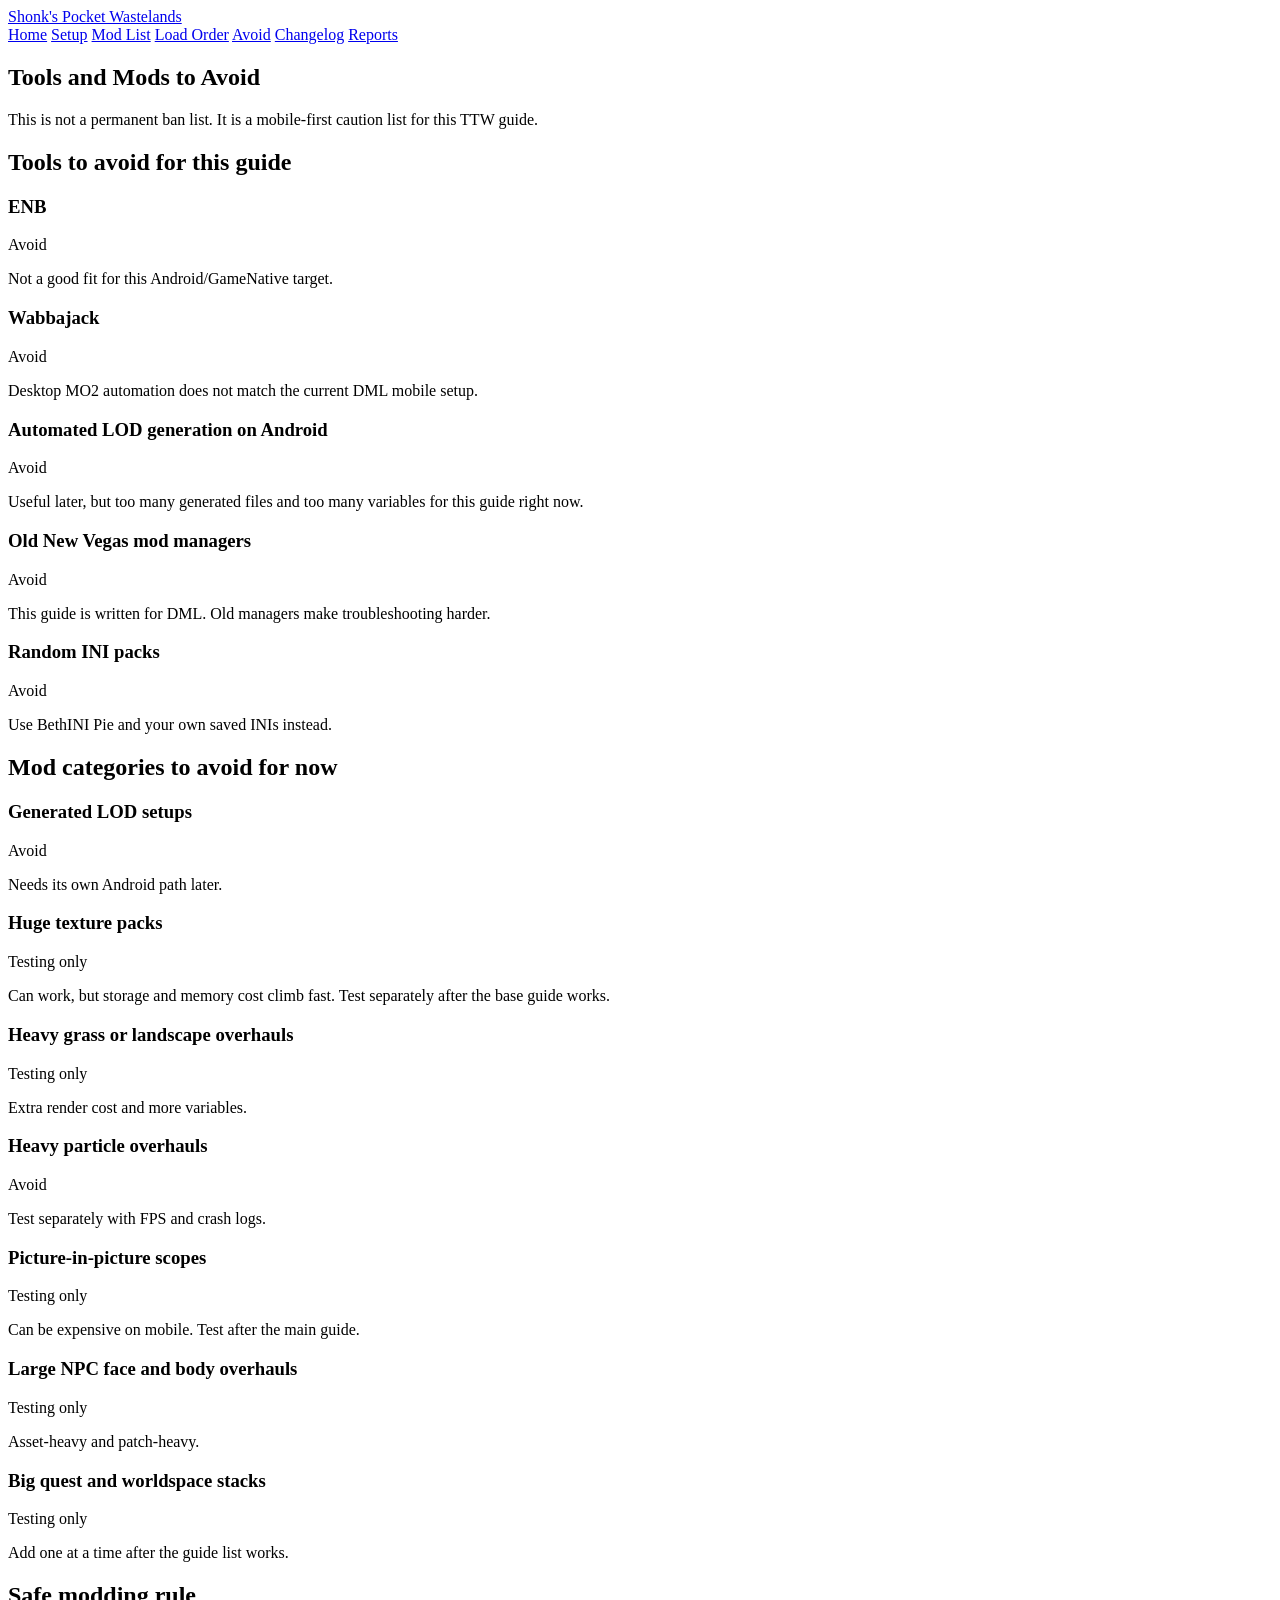
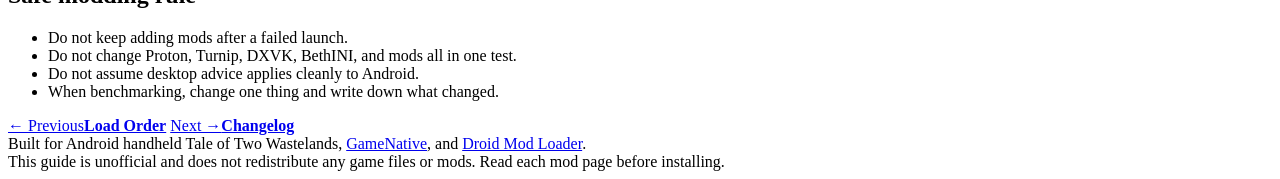
==== avoid.html @ 7e33045f "Initial commit" ====
<!doctype html>
<html lang="en">
<head>
  <meta charset="utf-8">
  <meta name="viewport" content="width=device-width, initial-scale=1">
  <title>Tools and Mods to Avoid | Shonk's Pocket Wastelands</title>
  <meta name="description" content="Tale of Two Wastelands on Android with GameNative and Droid Mod Loader.">
  <link rel="stylesheet" href="assets/site.css">
</head>
<body>
  <header class="site-header">
    <div class="container header-inner">
      <a class="logo" href="index.html">Shonk's Pocket Wastelands</a>
      <nav class="nav" aria-label="Main navigation">
        <a href="index.html" class="">Home</a>
<a href="setup.html" class="">Setup</a>
<a href="mods.html" class="">Mod List</a>
<a href="load-order.html" class="">Load Order</a>
<a href="avoid.html" class="active">Avoid</a>
<a href="changelog.html" class="">Changelog</a>
<a href="report.html" class="">Reports</a>
      </nav>
    </div>
  </header>
  <main class="container">

<section class="hero">
  <h1>Tools and Mods to Avoid</h1>
  <p class="lead">This is not a permanent ban list. It is a mobile-first caution list for this TTW guide.</p>
</section>

<h2>Tools to avoid for this guide</h2>
<div class="mod-list">
  <article class="mod-card"><header><h3>ENB</h3><span class="badge optional">Avoid</span></header><p>Not a good fit for this Android/GameNative target.</p></article>
  <article class="mod-card"><header><h3>Wabbajack</h3><span class="badge optional">Avoid</span></header><p>Desktop MO2 automation does not match the current DML mobile setup.</p></article>
  <article class="mod-card"><header><h3>Automated LOD generation on Android</h3><span class="badge optional">Avoid</span></header><p>Useful later, but too many generated files and too many variables for this guide right now.</p></article>
  <article class="mod-card"><header><h3>Old New Vegas mod managers</h3><span class="badge optional">Avoid</span></header><p>This guide is written for DML. Old managers make troubleshooting harder.</p></article>
  <article class="mod-card"><header><h3>Random INI packs</h3><span class="badge optional">Avoid</span></header><p>Use BethINI Pie and your own saved INIs instead.</p></article>
</div>

<h2>Mod categories to avoid for now</h2>
<div class="mod-list">
  <article class="mod-card"><header><h3>Generated LOD setups</h3><span class="badge optional">Avoid</span></header><p>Needs its own Android path later.</p></article>
  <article class="mod-card"><header><h3>Huge texture packs</h3><span class="badge recommended">Testing only</span></header><p>Can work, but storage and memory cost climb fast. Test separately after the base guide works.</p></article>
  <article class="mod-card"><header><h3>Heavy grass or landscape overhauls</h3><span class="badge recommended">Testing only</span></header><p>Extra render cost and more variables.</p></article>
  <article class="mod-card"><header><h3>Heavy particle overhauls</h3><span class="badge optional">Avoid</span></header><p>Test separately with FPS and crash logs.</p></article>
  <article class="mod-card"><header><h3>Picture-in-picture scopes</h3><span class="badge recommended">Testing only</span></header><p>Can be expensive on mobile. Test after the main guide.</p></article>
  <article class="mod-card"><header><h3>Large NPC face and body overhauls</h3><span class="badge recommended">Testing only</span></header><p>Asset-heavy and patch-heavy.</p></article>
  <article class="mod-card"><header><h3>Big quest and worldspace stacks</h3><span class="badge recommended">Testing only</span></header><p>Add one at a time after the guide list works.</p></article>
</div>

<h2>Safe modding rule</h2>
<ul>
  <li>Do not keep adding mods after a failed launch.</li>
  <li>Do not change Proton, Turnip, DXVK, BethINI, and mods all in one test.</li>
  <li>Do not assume desktop advice applies cleanly to Android.</li>
  <li>When benchmarking, change one thing and write down what changed.</li>
</ul>

<nav class="page-nav" aria-label="Page navigation">
  <a class="page-nav-link prev" href="load-order.html"><span>&larr; Previous</span><strong>Load Order</strong></a>
  <a class="page-nav-link next" href="changelog.html"><span>Next &rarr;</span><strong>Changelog</strong></a>
</nav>

  </main>
  <footer class="site-footer">
    <div class="container">
      Built for Android handheld Tale of Two Wastelands, <a href="https://github.com/utkarshdalal/GameNative">GameNative</a>, and <a href="https://github.com/CyberShonk/DroidModLoader">Droid Mod Loader</a>.
      <br>This guide is unofficial and does not redistribute any game files or mods. Read each mod page before installing.
    </div>
  </footer>
</body>
</html>
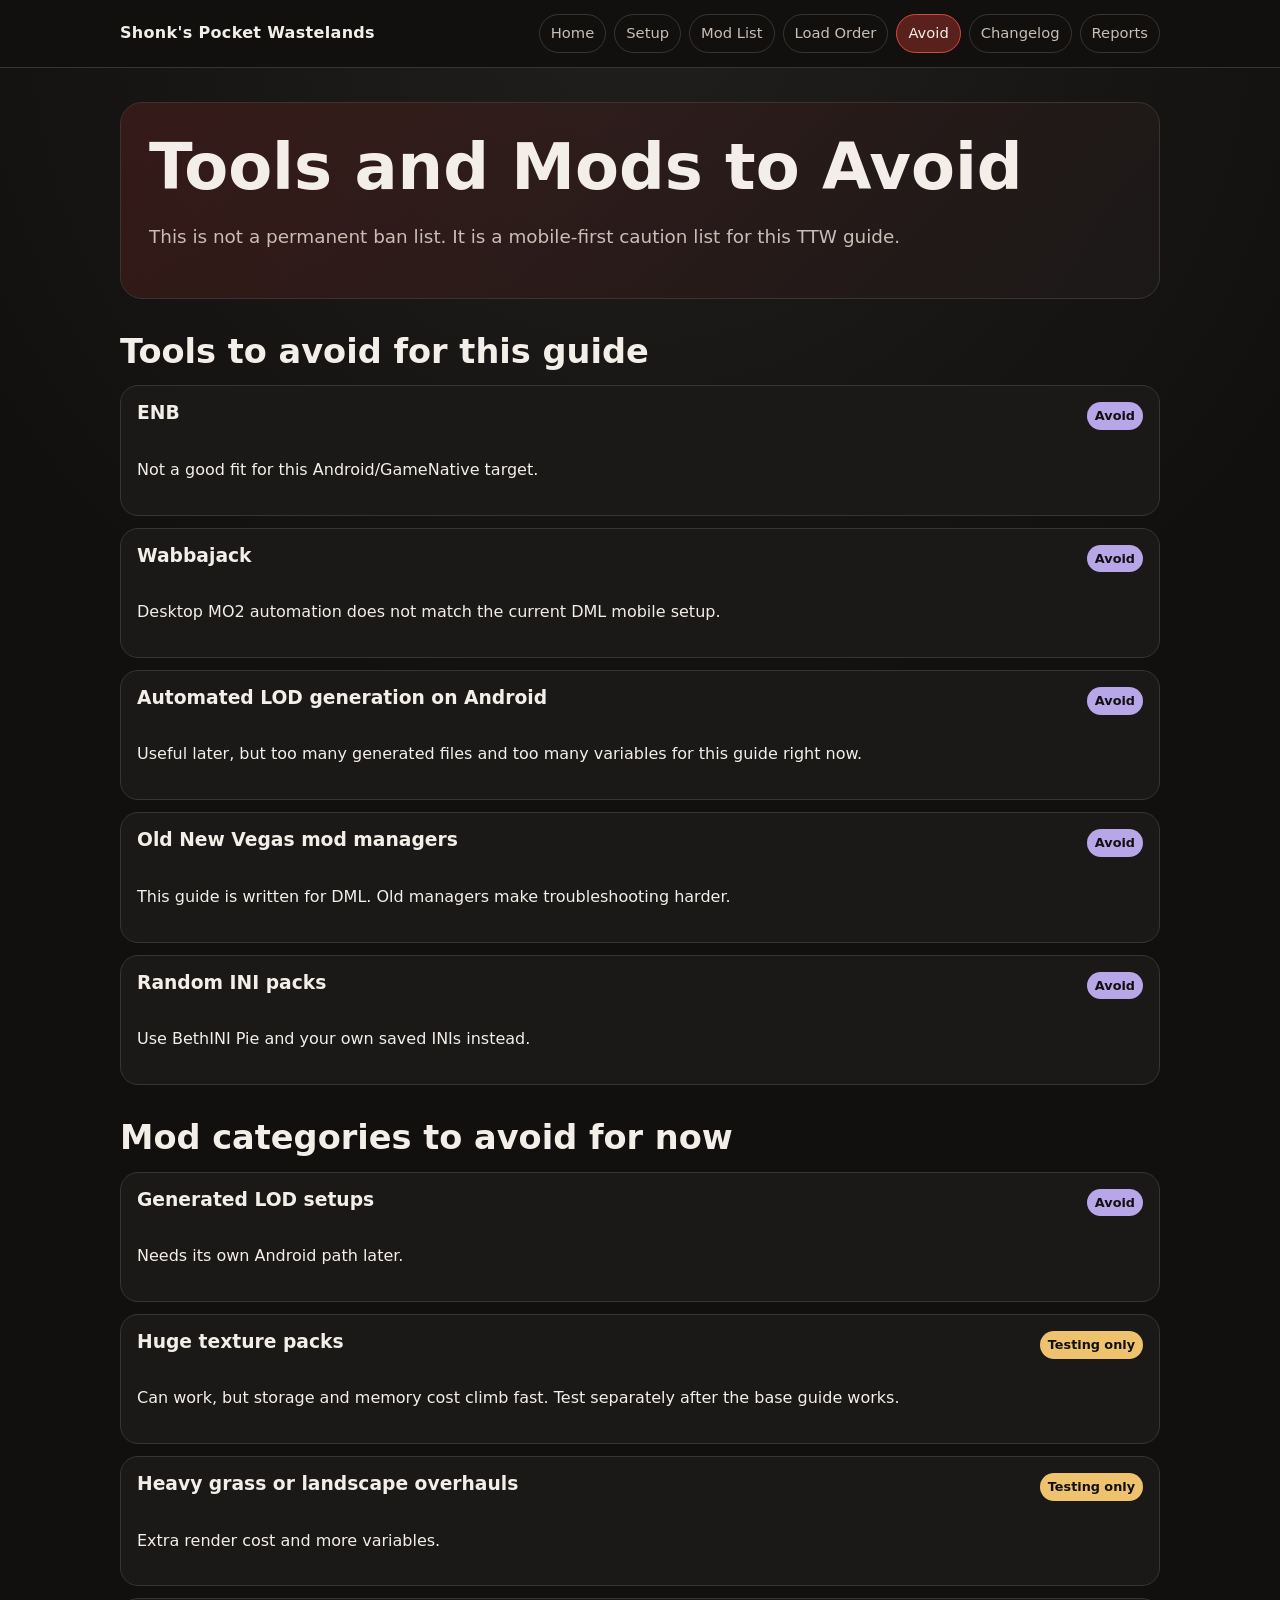
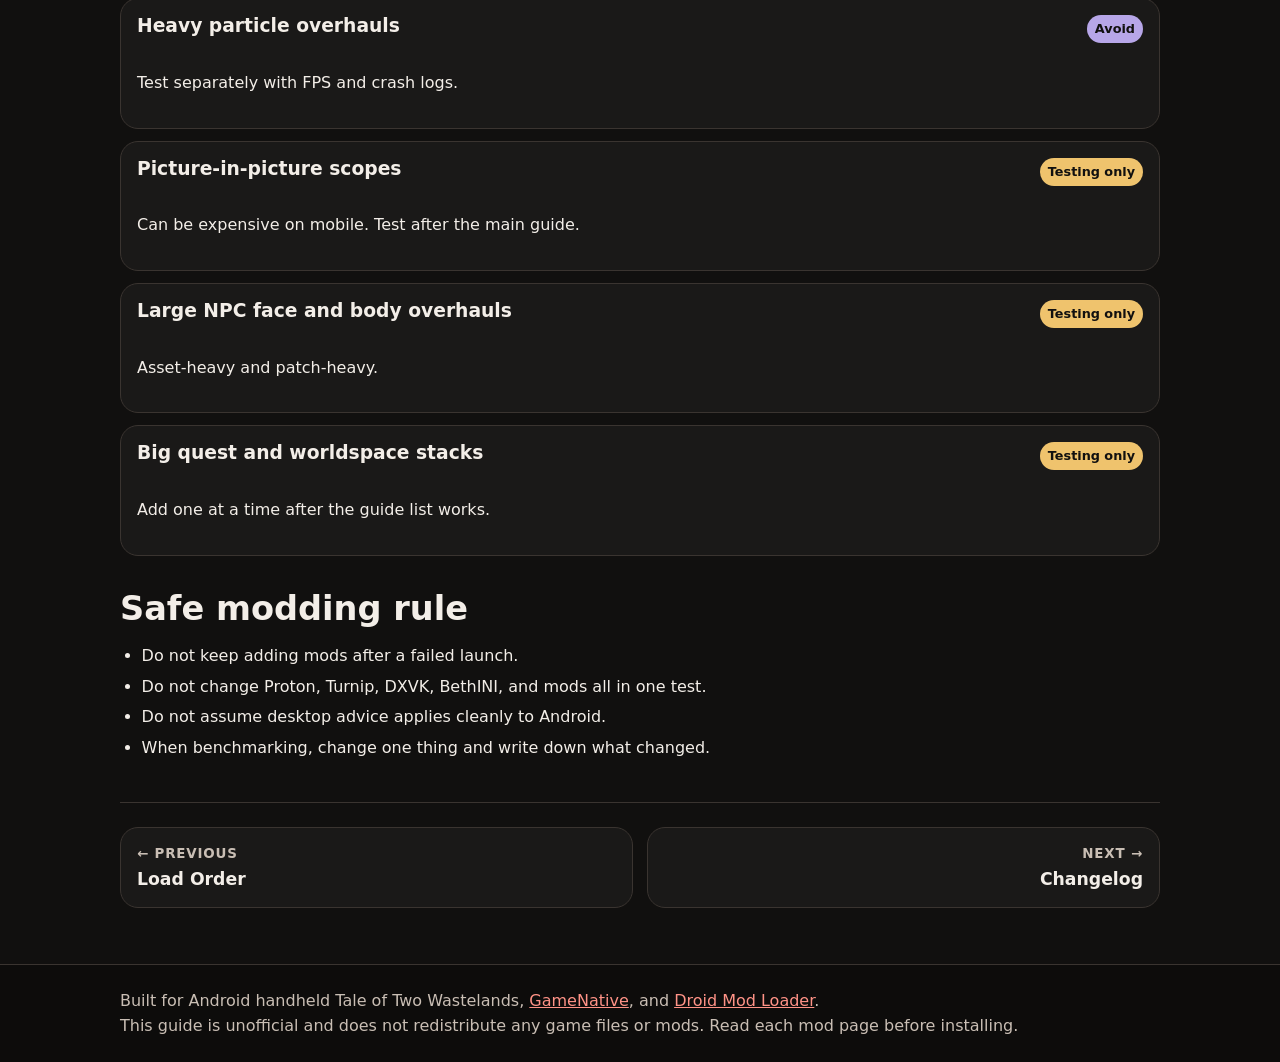
==== commit 0571346e: "Fix Wastelands homepage guide picker and spacing" ====
--- a/avoid.html
+++ b/avoid.html
@@ -5,7 +5,7 @@
   <meta name="viewport" content="width=device-width, initial-scale=1">
   <title>Tools and Mods to Avoid | Shonk's Pocket Wastelands</title>
   <meta name="description" content="Tale of Two Wastelands on Android with GameNative and Droid Mod Loader.">
-  <link rel="stylesheet" href="assets/site.css">
+  <link rel="stylesheet" href="assets/site.css?v=8">
 </head>
 <body>
   <header class="site-header">
--- a/assets/site.css
+++ b/assets/site.css
@@ -0,0 +1,380 @@
+:root {
+  --bg: #11100f;
+  --panel: #1b1918;
+  --panel-soft: #242120;
+  --text: #f3eee8;
+  --muted: #c9beb4;
+  --line: #3a3430;
+  --accent: #d44b3d;
+  --accent-soft: #5a201c;
+  --code: #0b0b0b;
+  --good: #9bc48a;
+  --warn: #efc36d;
+}
+
+* { box-sizing: border-box; }
+
+html { scroll-behavior: smooth; }
+
+body {
+  margin: 0;
+  background: radial-gradient(circle at top, #211f1e 0, var(--bg) 48rem);
+  color: var(--text);
+  font-family: system-ui, -apple-system, BlinkMacSystemFont, "Segoe UI", sans-serif;
+  line-height: 1.55;
+}
+
+.container {
+  width: min(1040px, calc(100% - 28px));
+  margin: 0 auto;
+}
+
+.site-header {
+  border-bottom: 1px solid var(--line);
+  background: rgba(17, 16, 15, 0.94);
+  position: sticky;
+  top: 0;
+  z-index: 10;
+  backdrop-filter: blur(10px);
+}
+
+.header-inner {
+  display: flex;
+  align-items: center;
+  justify-content: space-between;
+  gap: 16px;
+  padding: 14px 0;
+}
+
+.logo {
+  font-weight: 800;
+  color: var(--text);
+  text-decoration: none;
+  letter-spacing: 0.02em;
+}
+
+.nav {
+  display: flex;
+  flex-wrap: wrap;
+  gap: 8px;
+  justify-content: flex-end;
+}
+
+.nav a {
+  color: var(--muted);
+  text-decoration: none;
+  border: 1px solid var(--line);
+  border-radius: 999px;
+  padding: 7px 11px;
+  font-size: 0.92rem;
+}
+
+.nav a:hover,
+.nav a.active {
+  color: var(--text);
+  border-color: var(--accent);
+  background: var(--accent-soft);
+}
+
+main { padding: 34px 0 56px; }
+
+.hero {
+  border: 1px solid var(--line);
+  background: linear-gradient(135deg, rgba(90, 32, 28, 0.45), rgba(27, 25, 24, 0.98));
+  border-radius: 22px;
+  padding: 28px;
+  margin-bottom: 26px;
+}
+
+h1, h2, h3 { line-height: 1.15; }
+h1 { font-size: clamp(2rem, 7vw, 4rem); margin: 0 0 10px; }
+h2 { font-size: clamp(1.5rem, 4vw, 2.1rem); margin: 34px 0 14px; }
+h3 { margin: 0 0 8px; }
+
+.lead { font-size: 1.15rem; color: var(--muted); max-width: 760px; }
+
+.actions { display: flex; flex-wrap: wrap; gap: 10px; margin-top: 20px; }
+.button {
+  display: inline-block;
+  text-decoration: none;
+  color: var(--text);
+  background: var(--accent-soft);
+  border: 1px solid var(--accent);
+  border-radius: 999px;
+  padding: 10px 14px;
+  font-weight: 700;
+}
+
+.card-grid {
+  display: grid;
+  grid-template-columns: repeat(auto-fit, minmax(240px, 1fr));
+  gap: 14px;
+}
+
+.card,
+.mod-card,
+.callout {
+  background: rgba(27, 25, 24, 0.96);
+  border: 1px solid var(--line);
+  border-radius: 18px;
+  padding: 16px;
+}
+
+.mod-list {
+  display: grid;
+  gap: 12px;
+}
+
+.mod-card {
+  display: grid;
+  gap: 10px;
+}
+
+.mod-card header {
+  display: flex;
+  justify-content: space-between;
+  gap: 12px;
+  align-items: start;
+}
+
+.badge {
+  display: inline-block;
+  font-size: 0.8rem;
+  font-weight: 800;
+  padding: 4px 8px;
+  border-radius: 999px;
+  color: var(--bg);
+  background: var(--good);
+  white-space: nowrap;
+}
+
+.badge.recommended { background: var(--warn); }
+.badge.optional { background: #b7a6e8; }
+
+.meta {
+  display: grid;
+  grid-template-columns: repeat(auto-fit, minmax(160px, 1fr));
+  gap: 8px;
+  color: var(--muted);
+}
+
+.meta div {
+  background: var(--panel-soft);
+  border: 1px solid var(--line);
+  border-radius: 12px;
+  padding: 10px;
+}
+
+.meta strong { display: block; color: var(--text); font-size: 0.86rem; }
+
+.warning { border-color: var(--accent); background: rgba(90, 32, 28, 0.35); }
+.notice { border-color: #68522b; background: rgba(104, 82, 43, 0.25); }
+
+ul, ol { padding-left: 1.35rem; }
+li { margin: 0.35rem 0; }
+
+a { color: #ff9387; }
+a:hover { color: #ffc2bc; }
+
+code, pre {
+  background: var(--code);
+  color: #f6eadf;
+  border: 1px solid var(--line);
+  border-radius: 10px;
+}
+
+code { padding: 0.1rem 0.35rem; }
+pre {
+  padding: 14px;
+  overflow-x: auto;
+  white-space: pre;
+}
+
+.checklist li::marker { color: var(--accent); }
+
+
+/* Compact cross-guide selector */
+.guide-switcher {
+  display: flex;
+  align-items: stretch;
+  gap: 10px;
+  margin: 0 0 28px;
+  padding: 12px;
+  background: rgba(27, 25, 24, 0.72);
+  border: 1px solid var(--line);
+  border-radius: 18px;
+}
+
+.guide-switcher-label {
+  display: flex;
+  align-items: center;
+  color: var(--muted);
+  font-size: 0.8rem;
+  font-weight: 900;
+  letter-spacing: 0.07em;
+  text-transform: uppercase;
+  padding: 0 8px 0 4px;
+  white-space: nowrap;
+}
+
+.guide-chip {
+  flex: 1 1 0;
+  min-width: 0;
+  display: block;
+  color: var(--text);
+  text-decoration: none;
+  background: rgba(36, 33, 32, 0.94);
+  border: 1px solid var(--line);
+  border-radius: 14px;
+  padding: 12px 14px;
+}
+
+.guide-chip:hover {
+  border-color: var(--accent);
+  background: rgba(90, 32, 28, 0.35);
+}
+
+.guide-chip.current {
+  border-color: var(--accent);
+  background: rgba(90, 32, 28, 0.45);
+}
+
+.guide-chip strong,
+.guide-chip span {
+  display: block;
+}
+
+.guide-chip span {
+  color: var(--muted);
+  font-size: 0.92rem;
+  margin-top: 3px;
+}
+
+.card-grid,
+.mod-list,
+.callout {
+  margin-bottom: 22px;
+}
+
+.callout + .card-grid,
+.callout + .mod-list,
+.guide-switcher + .card-grid {
+  margin-top: 16px;
+}
+
+/* Bottom page navigation */
+.page-nav {
+  display: grid;
+  grid-template-columns: repeat(2, minmax(0, 1fr));
+  gap: 14px;
+  margin: 42px 0 0;
+  padding-top: 24px;
+  border-top: 1px solid var(--line);
+}
+
+.page-nav-link {
+  display: block;
+  text-decoration: none;
+  color: var(--text);
+  background: rgba(27, 25, 24, 0.96);
+  border: 1px solid var(--line);
+  border-radius: 18px;
+  padding: 16px;
+}
+
+.page-nav-link:hover {
+  border-color: var(--accent);
+  background: rgba(90, 32, 28, 0.35);
+}
+
+.page-nav-link span {
+  display: block;
+  color: var(--muted);
+  font-size: 0.84rem;
+  font-weight: 800;
+  letter-spacing: 0.06em;
+  text-transform: uppercase;
+  margin-bottom: 4px;
+}
+
+.page-nav-link strong {
+  display: block;
+  font-size: 1.08rem;
+  line-height: 1.25;
+}
+
+.page-nav-link.next {
+  text-align: right;
+}
+
+.page-nav-spacer {
+  min-height: 1px;
+}
+
+.site-footer {
+  border-top: 1px solid var(--line);
+  color: var(--muted);
+  padding: 24px 0;
+  background: #0d0c0b;
+}
+
+@media (max-width: 720px) {
+  .header-inner { align-items: flex-start; flex-direction: column; }
+  .nav { justify-content: flex-start; }
+  .nav a { font-size: 0.88rem; padding: 6px 9px; }
+  .hero { padding: 20px; border-radius: 18px; }
+  .mod-card header { flex-direction: column; }
+  .container { width: min(100% - 20px, 1040px); }
+
+  .guide-switcher {
+    flex-direction: column;
+    margin-bottom: 24px;
+  }
+
+  .guide-switcher-label {
+    padding: 0;
+  }
+
+}
+
+
+@media (max-width: 560px) {
+  .page-nav {
+    grid-template-columns: 1fr;
+  }
+
+  .page-nav-spacer {
+    display: none;
+  }
+
+  .page-nav-link.next {
+    text-align: left;
+  }
+}
+
+/* v8 layout hardening for homepage guide switcher and before-you-start cards */
+.hero + .guide-switcher {
+  margin-top: 0;
+}
+.guide-switcher {
+  margin-bottom: 30px;
+}
+.guide-switcher + .card-grid {
+  margin-top: 18px;
+}
+.callout {
+  display: block;
+  margin: 0 0 26px;
+}
+.callout + .card-grid {
+  margin-top: 22px;
+}
+@media (max-width: 720px) {
+  .guide-switcher {
+    gap: 8px;
+    margin-bottom: 28px;
+  }
+  .callout {
+    margin-bottom: 24px;
+  }
+}
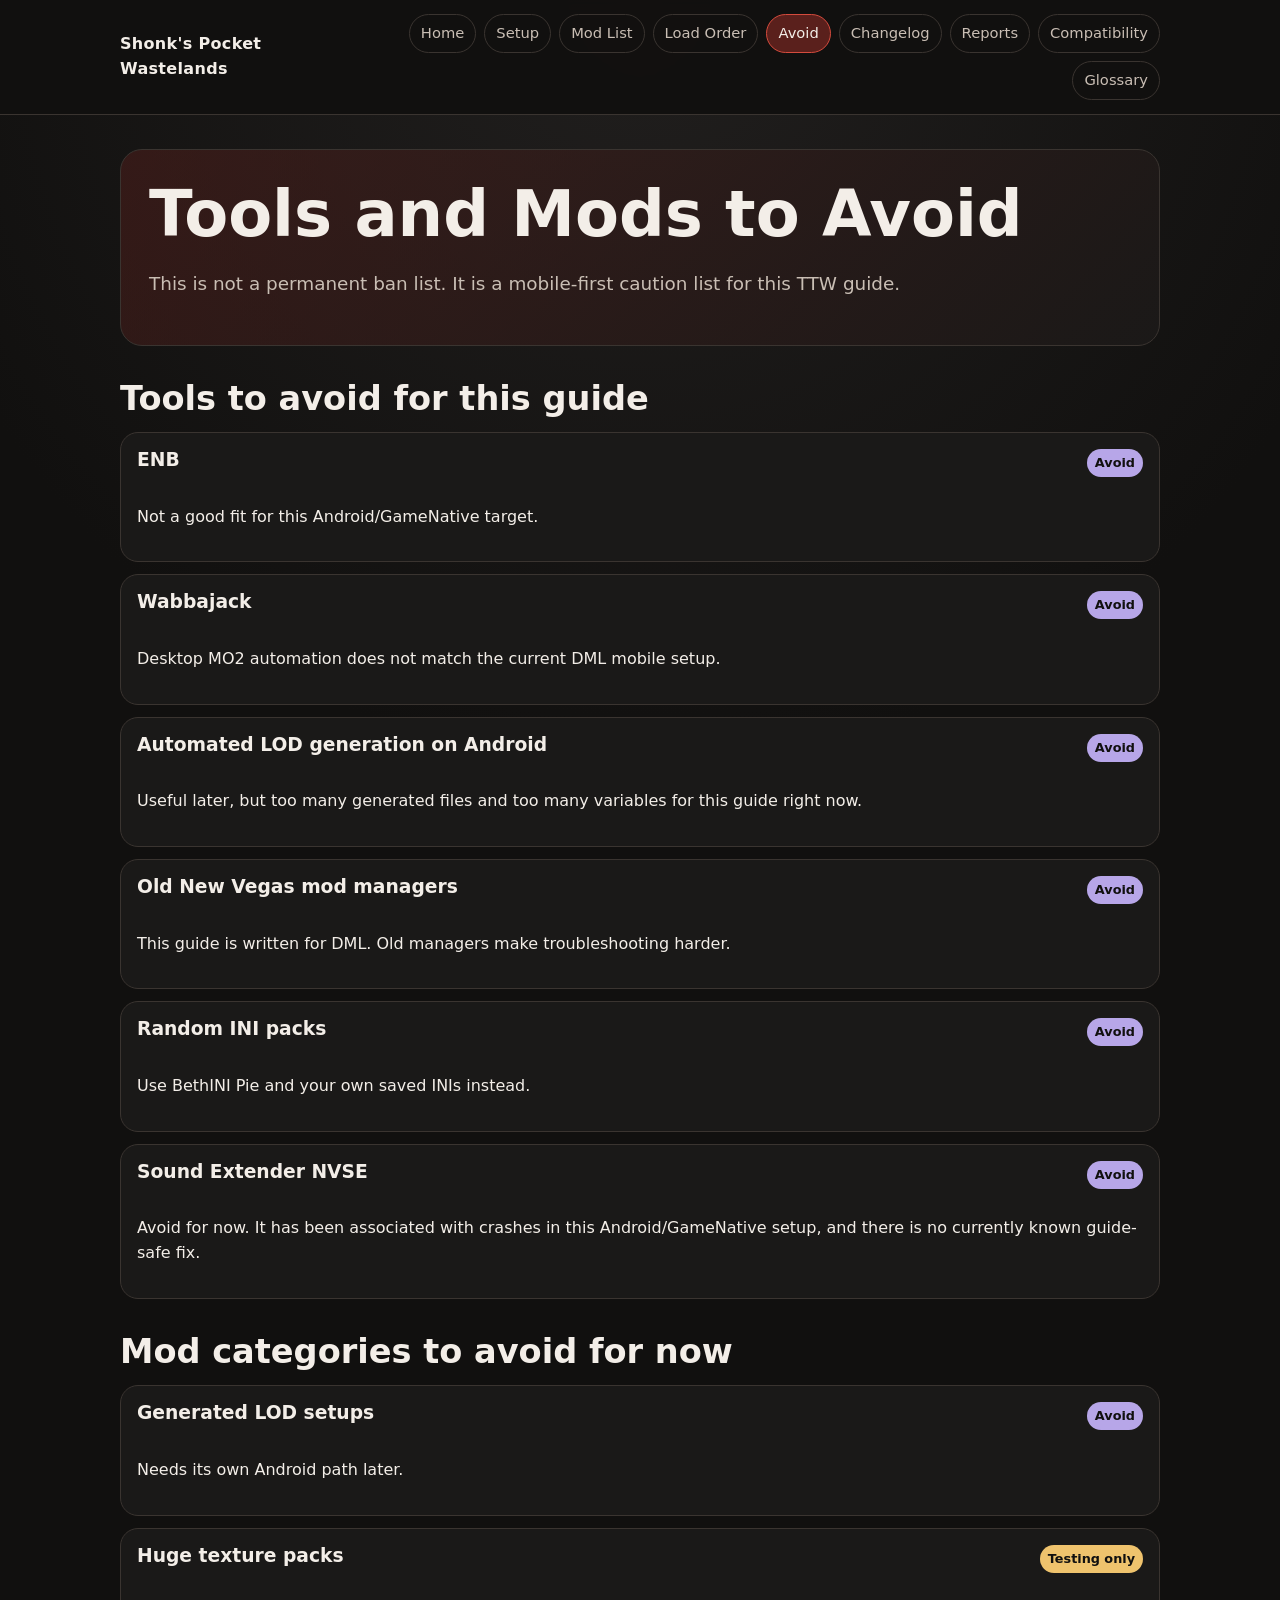
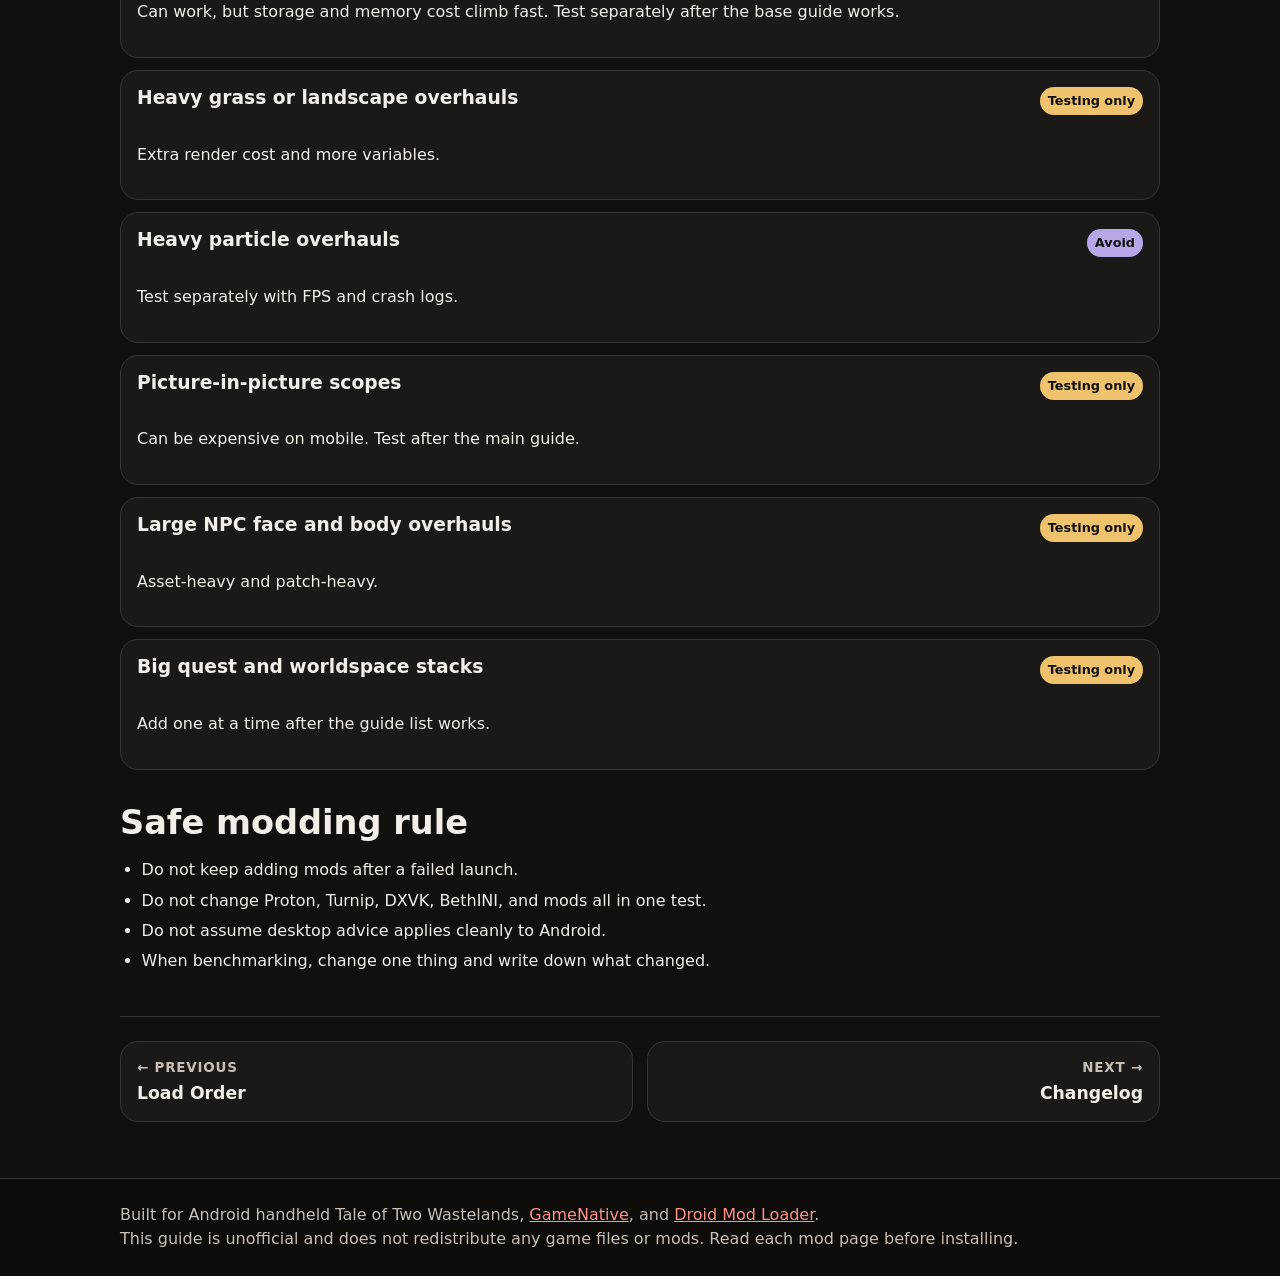
==== commit e975baa7: "docs: normalize guide structure and refine compatibility profiles" ====
--- a/avoid.html
+++ b/avoid.html
@@ -1,73 +1,70 @@
-<!doctype html>
+<!DOCTYPE html>
+
 <html lang="en">
 <head>
-  <meta charset="utf-8">
-  <meta name="viewport" content="width=device-width, initial-scale=1">
-  <title>Tools and Mods to Avoid | Shonk's Pocket Wastelands</title>
-  <meta name="description" content="Tale of Two Wastelands on Android with GameNative and Droid Mod Loader.">
-  <link rel="stylesheet" href="assets/site.css?v=8">
+<meta charset="utf-8"/>
+<meta content="width=device-width, initial-scale=1" name="viewport"/>
+<title>Tools and Mods to Avoid | Shonk's Pocket Wastelands</title>
+<meta content="Tale of Two Wastelands on Android with GameNative and Droid Mod Loader." name="description"/>
+<link href="assets/site.css?v=9" rel="stylesheet"/>
 </head>
 <body>
-  <header class="site-header">
-    <div class="container header-inner">
-      <a class="logo" href="index.html">Shonk's Pocket Wastelands</a>
-      <nav class="nav" aria-label="Main navigation">
-        <a href="index.html" class="">Home</a>
-<a href="setup.html" class="">Setup</a>
-<a href="mods.html" class="">Mod List</a>
-<a href="load-order.html" class="">Load Order</a>
-<a href="avoid.html" class="active">Avoid</a>
-<a href="changelog.html" class="">Changelog</a>
-<a href="report.html" class="">Reports</a>
-      </nav>
-    </div>
-  </header>
-  <main class="container">
-
+<header class="site-header">
+<div class="container header-inner">
+<a class="logo" href="index.html">Shonk's Pocket Wastelands</a>
+<nav aria-label="Main navigation" class="nav">
+<a class="" href="index.html">Home</a>
+<a class="" href="setup.html">Setup</a>
+<a class="" href="mods.html">Mod List</a>
+<a class="" href="load-order.html">Load Order</a>
+<a class="active" href="avoid.html">Avoid</a>
+<a class="" href="changelog.html">Changelog</a>
+<a class="" href="report.html">Reports</a>
+<a class="" href="compatibility.html">Compatibility</a>
+<a class="" href="glossary.html">Glossary</a>
+</nav>
+</div>
+</header>
+<main class="container">
 <section class="hero">
-  <h1>Tools and Mods to Avoid</h1>
-  <p class="lead">This is not a permanent ban list. It is a mobile-first caution list for this TTW guide.</p>
+<h1>Tools and Mods to Avoid</h1>
+<p class="lead">This is not a permanent ban list. It is a mobile-first caution list for this TTW guide.</p>
 </section>
-
 <h2>Tools to avoid for this guide</h2>
 <div class="mod-list">
-  <article class="mod-card"><header><h3>ENB</h3><span class="badge optional">Avoid</span></header><p>Not a good fit for this Android/GameNative target.</p></article>
-  <article class="mod-card"><header><h3>Wabbajack</h3><span class="badge optional">Avoid</span></header><p>Desktop MO2 automation does not match the current DML mobile setup.</p></article>
-  <article class="mod-card"><header><h3>Automated LOD generation on Android</h3><span class="badge optional">Avoid</span></header><p>Useful later, but too many generated files and too many variables for this guide right now.</p></article>
-  <article class="mod-card"><header><h3>Old New Vegas mod managers</h3><span class="badge optional">Avoid</span></header><p>This guide is written for DML. Old managers make troubleshooting harder.</p></article>
-  <article class="mod-card"><header><h3>Random INI packs</h3><span class="badge optional">Avoid</span></header><p>Use BethINI Pie and your own saved INIs instead.</p></article>
-</div>
-
+<article class="mod-card"><header><h3>ENB</h3><span class="badge optional">Avoid</span></header><p>Not a good fit for this Android/GameNative target.</p></article>
+<article class="mod-card"><header><h3>Wabbajack</h3><span class="badge optional">Avoid</span></header><p>Desktop MO2 automation does not match the current DML mobile setup.</p></article>
+<article class="mod-card"><header><h3>Automated LOD generation on Android</h3><span class="badge optional">Avoid</span></header><p>Useful later, but too many generated files and too many variables for this guide right now.</p></article>
+<article class="mod-card"><header><h3>Old New Vegas mod managers</h3><span class="badge optional">Avoid</span></header><p>This guide is written for DML. Old managers make troubleshooting harder.</p></article>
+<article class="mod-card"><header><h3>Random INI packs</h3><span class="badge optional">Avoid</span></header><p>Use BethINI Pie and your own saved INIs instead.</p></article>
+<article class="mod-card"><header><h3>Sound Extender NVSE</h3><span class="badge optional">Avoid</span></header><p>Avoid for now. It has been associated with crashes in this Android/GameNative setup, and there is no currently known guide-safe fix.</p></article></div>
 <h2>Mod categories to avoid for now</h2>
 <div class="mod-list">
-  <article class="mod-card"><header><h3>Generated LOD setups</h3><span class="badge optional">Avoid</span></header><p>Needs its own Android path later.</p></article>
-  <article class="mod-card"><header><h3>Huge texture packs</h3><span class="badge recommended">Testing only</span></header><p>Can work, but storage and memory cost climb fast. Test separately after the base guide works.</p></article>
-  <article class="mod-card"><header><h3>Heavy grass or landscape overhauls</h3><span class="badge recommended">Testing only</span></header><p>Extra render cost and more variables.</p></article>
-  <article class="mod-card"><header><h3>Heavy particle overhauls</h3><span class="badge optional">Avoid</span></header><p>Test separately with FPS and crash logs.</p></article>
-  <article class="mod-card"><header><h3>Picture-in-picture scopes</h3><span class="badge recommended">Testing only</span></header><p>Can be expensive on mobile. Test after the main guide.</p></article>
-  <article class="mod-card"><header><h3>Large NPC face and body overhauls</h3><span class="badge recommended">Testing only</span></header><p>Asset-heavy and patch-heavy.</p></article>
-  <article class="mod-card"><header><h3>Big quest and worldspace stacks</h3><span class="badge recommended">Testing only</span></header><p>Add one at a time after the guide list works.</p></article>
+<article class="mod-card"><header><h3>Generated LOD setups</h3><span class="badge optional">Avoid</span></header><p>Needs its own Android path later.</p></article>
+<article class="mod-card"><header><h3>Huge texture packs</h3><span class="badge recommended">Testing only</span></header><p>Can work, but storage and memory cost climb fast. Test separately after the base guide works.</p></article>
+<article class="mod-card"><header><h3>Heavy grass or landscape overhauls</h3><span class="badge recommended">Testing only</span></header><p>Extra render cost and more variables.</p></article>
+<article class="mod-card"><header><h3>Heavy particle overhauls</h3><span class="badge optional">Avoid</span></header><p>Test separately with FPS and crash logs.</p></article>
+<article class="mod-card"><header><h3>Picture-in-picture scopes</h3><span class="badge recommended">Testing only</span></header><p>Can be expensive on mobile. Test after the main guide.</p></article>
+<article class="mod-card"><header><h3>Large NPC face and body overhauls</h3><span class="badge recommended">Testing only</span></header><p>Asset-heavy and patch-heavy.</p></article>
+<article class="mod-card"><header><h3>Big quest and worldspace stacks</h3><span class="badge recommended">Testing only</span></header><p>Add one at a time after the guide list works.</p></article>
 </div>
-
 <h2>Safe modding rule</h2>
 <ul>
-  <li>Do not keep adding mods after a failed launch.</li>
-  <li>Do not change Proton, Turnip, DXVK, BethINI, and mods all in one test.</li>
-  <li>Do not assume desktop advice applies cleanly to Android.</li>
-  <li>When benchmarking, change one thing and write down what changed.</li>
+<li>Do not keep adding mods after a failed launch.</li>
+<li>Do not change Proton, Turnip, DXVK, BethINI, and mods all in one test.</li>
+<li>Do not assume desktop advice applies cleanly to Android.</li>
+<li>When benchmarking, change one thing and write down what changed.</li>
 </ul>
-
-<nav class="page-nav" aria-label="Page navigation">
-  <a class="page-nav-link prev" href="load-order.html"><span>&larr; Previous</span><strong>Load Order</strong></a>
-  <a class="page-nav-link next" href="changelog.html"><span>Next &rarr;</span><strong>Changelog</strong></a>
+<nav aria-label="Page navigation" class="page-nav">
+<a class="page-nav-link prev" href="load-order.html"><span>← Previous</span><strong>Load Order</strong></a>
+<a class="page-nav-link next" href="changelog.html"><span>Next →</span><strong>Changelog</strong></a>
 </nav>
-
-  </main>
-  <footer class="site-footer">
-    <div class="container">
+</main>
+<footer class="site-footer">
+<div class="container">
       Built for Android handheld Tale of Two Wastelands, <a href="https://github.com/utkarshdalal/GameNative">GameNative</a>, and <a href="https://github.com/CyberShonk/DroidModLoader">Droid Mod Loader</a>.
-      <br>This guide is unofficial and does not redistribute any game files or mods. Read each mod page before installing.
+      <br/>This guide is unofficial and does not redistribute any game files or mods. Read each mod page before installing.
     </div>
-  </footer>
+</footer>
 </body>
 </html>
--- a/assets/site.css
+++ b/assets/site.css
@@ -378,3 +378,136 @@
     margin-bottom: 24px;
   }
 }
+
+/* Beginner learning helpers */
+.glossary-entry p,
+.learning-card p {
+  margin: 0.45rem 0;
+}
+
+.glossary-entry strong,
+.learning-card strong {
+  color: var(--accent);
+}
+
+details.card {
+  margin-bottom: 14px;
+}
+
+details.card summary {
+  cursor: pointer;
+  list-style-position: inside;
+}
+
+details.card[open] summary {
+  margin-bottom: 12px;
+}
+
+.checkpoint-list li + li,
+.troubleshooting-list li + li {
+  margin-top: 0.35rem;
+}
+
+.table-scroll {
+  overflow-x: auto;
+  margin-bottom: 22px;
+}
+
+table {
+  width: 100%;
+  border-collapse: collapse;
+  min-width: 760px;
+  background: rgba(27, 25, 24, 0.96);
+  border: 1px solid var(--line);
+  border-radius: 18px;
+  overflow: hidden;
+}
+
+th,
+td {
+  border-bottom: 1px solid var(--line);
+  padding: 12px;
+  text-align: left;
+  vertical-align: top;
+}
+
+th {
+  background: rgba(90, 32, 28, 0.35);
+  color: var(--text);
+}
+
+td {
+  color: var(--muted);
+}
+
+tr:last-child td {
+  border-bottom: 0;
+}
+
+
+
+/* Device profile selector */
+.profile-selector {
+  display: grid;
+  gap: 14px;
+  margin-bottom: 26px;
+}
+.profile-control {
+  display: grid;
+  gap: 8px;
+  max-width: 420px;
+}
+.profile-control label {
+  color: var(--text);
+  font-weight: 800;
+}
+.profile-control select {
+  width: 100%;
+  color: var(--text);
+  background: var(--panel-soft);
+  border: 1px solid var(--line);
+  border-radius: 12px;
+  padding: 11px 12px;
+  font: inherit;
+}
+.profile-summary {
+  display: grid;
+  gap: 12px;
+}
+.profile-summary .profile-title {
+  display: flex;
+  flex-wrap: wrap;
+  align-items: center;
+  gap: 10px;
+  margin-bottom: 4px;
+}
+.profile-summary .profile-title h3 {
+  margin: 0;
+}
+.profile-fields {
+  display: grid;
+  grid-template-columns: repeat(auto-fit, minmax(190px, 1fr));
+  gap: 10px;
+}
+.profile-field {
+  background: var(--panel-soft);
+  border: 1px solid var(--line);
+  border-radius: 12px;
+  padding: 10px;
+}
+.profile-field strong {
+  display: block;
+  color: var(--text);
+  font-size: 0.84rem;
+  margin-bottom: 3px;
+}
+.profile-field span {
+  color: var(--muted);
+}
+.profile-env {
+  white-space: pre-wrap;
+}
+.layout-note {
+  color: var(--muted);
+  margin-top: -6px;
+}
